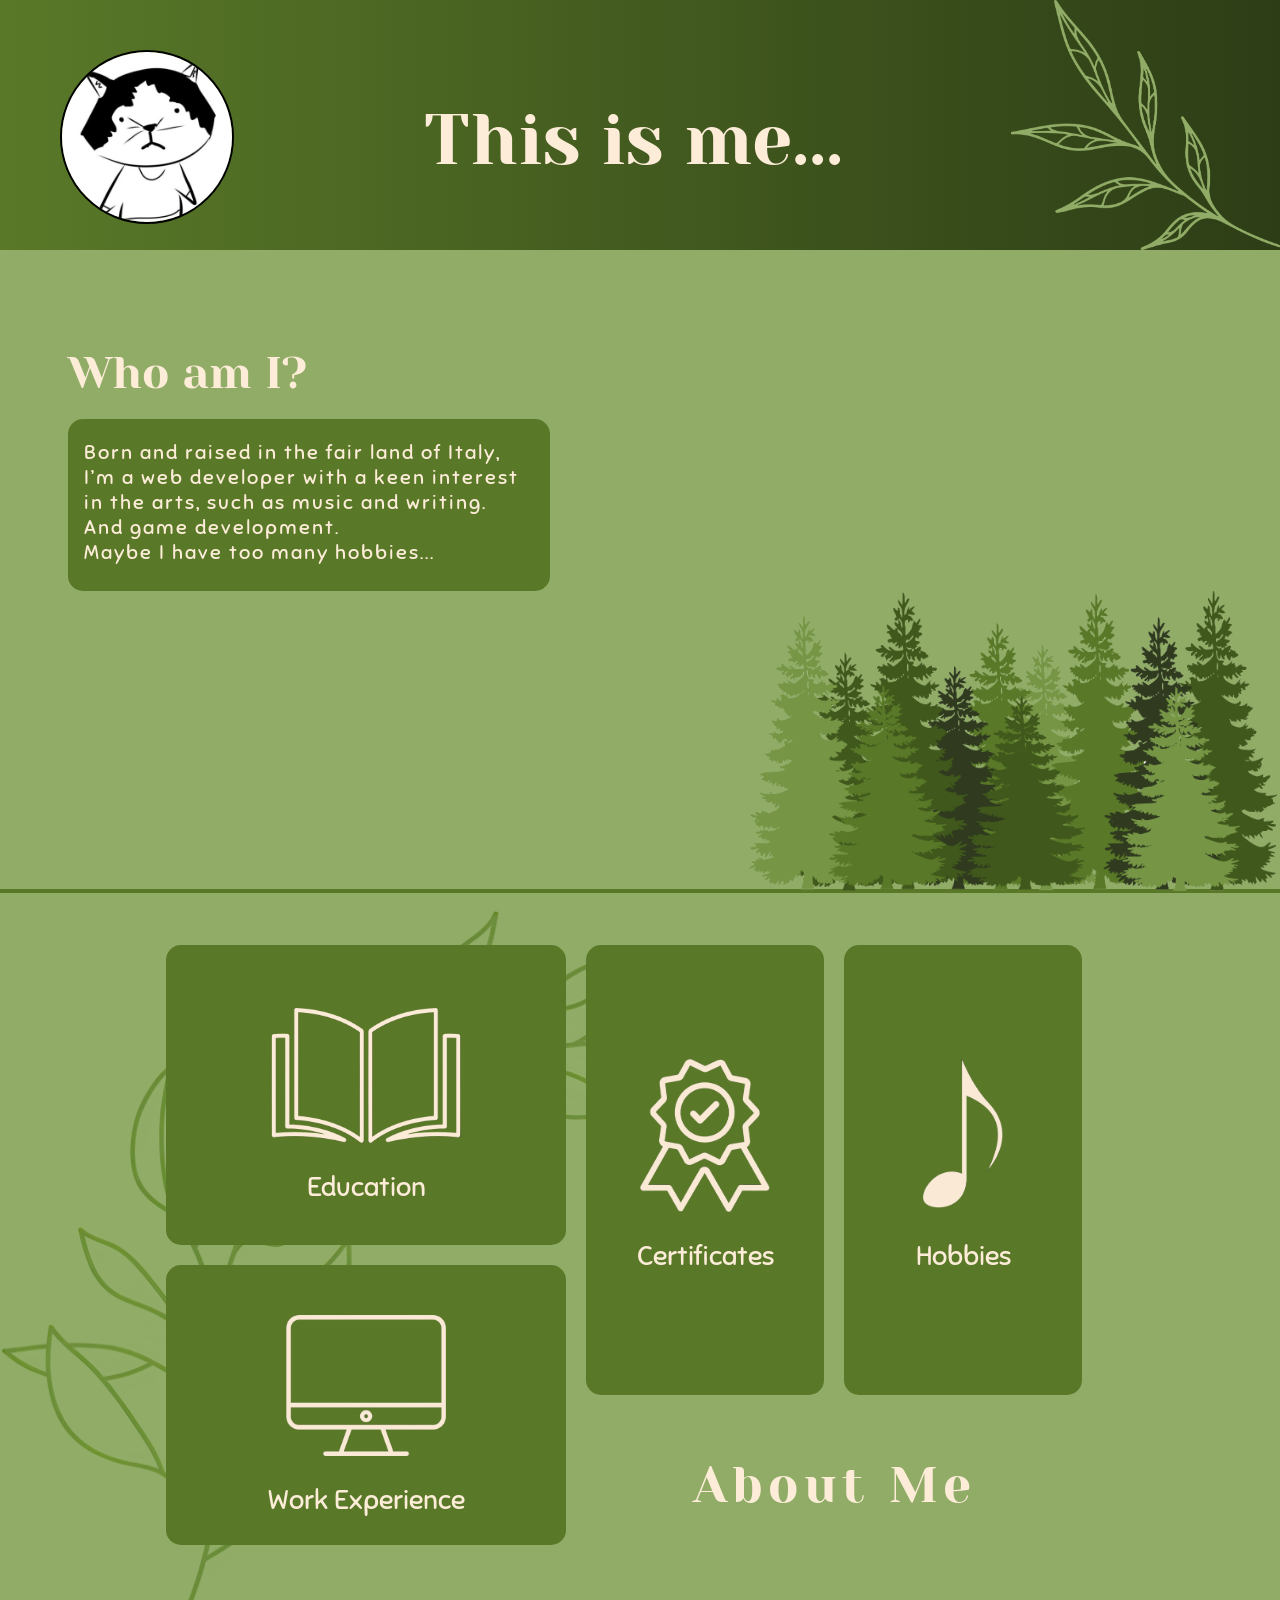
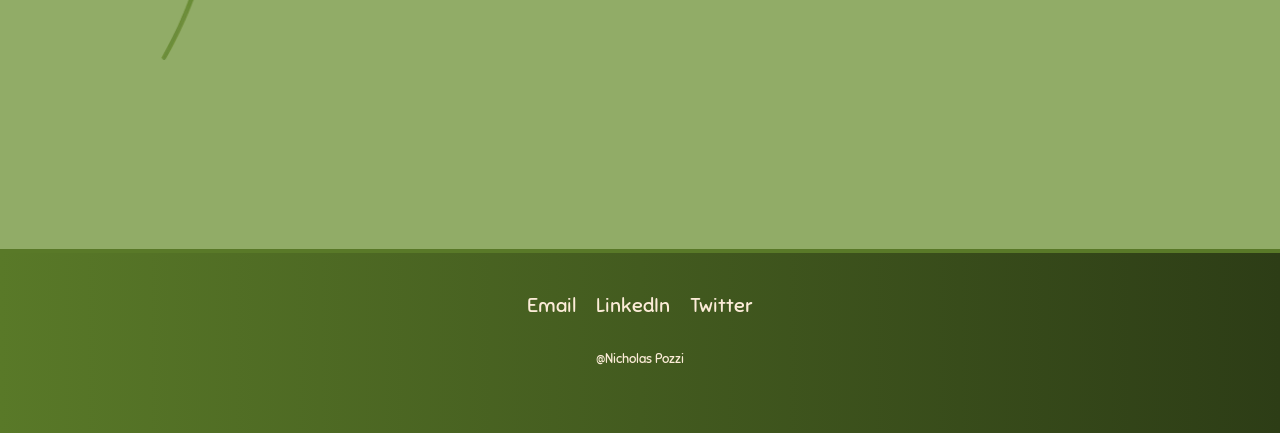
==== index.html @ daf990d1 "Add files via upload" ====
<!DOCTYPE html>
<html lang="en-US">

<head>
    <meta charset="UTF-8">
    <title>My Portfolio</title>
    <link href="./css/style.css" rel="stylesheet" />
</head>

<body>

    <audio autoplay loop>
        <source src="./assets/audio/natan.ogg" type="audio/ogg">
    </audio>

    <!-- Banner -->

    <div class="banner">
        <div>
            <img src="./assets/images/pars.png" class="pars" alt="Pars" />

            <div class="title">
                <h1>This is me...</h1>
            </div>
        </div>
        
        <img src="./assets/images/leaf.png" class="leaf" alt="Leaf" />
    </div>

    <!-- First -->
    <div class="first-container">
        <div class="subtitle">
            <h2 class="presentation-title">Who am I?</h2>
        </div>
        
        <div class="text-container">
            <p class="presentation">
            Born and raised in the fair land of Italy,<br />
            I’m a web developer with a ke<a href="./public/eggroom.html" class="egg-link">e</a>n interest<br />
            in the arts, such as music and writing.<br/>
            And game development.<br/>
            Maybe I have too many hobbies...
            </p>
        </div>

        <div class="trees-container">
            <img src="./assets/images/trees.png" class="trees" alt="Trees" />
        </div>
        
        <hr class="hr-1" />
    </div>

    <!-- Second -->

    <div class="flex-grid-container">
        <div class="grid-container">

            <div class="first green flex-about-left">
                <img src="./assets/images/book.png" alt="book" class="book" />
                <h3>Education</h3>
            </div>

            <div class="second green flex-about-right">
                <img src="./assets/images/certificate.png" alt="certificate" class="certificate" />
                <h3>Certificates</h3>
            </div>

            <div class="third green flex-about-right">
                <img src="./assets/images/note.png" alt="note" class="hobbies" />
                <h3>Hobbies</h3>
            </div>

            <div class="fourth green flex-about-left">
                <img src="./assets/images/pc.png" alt="pc" class="pc" />
                <h3>Work Experience</h3>
            </div>
            
            <div class="fifth">
                <h2 class="about-me">About Me</h2>
            </div>

        </div>
    </div>

    <img src="./assets/images/bg-leaf.webp" alt="background leaf" class="bg-leaf" />

    <hr class="hr-1"/>

    <!-- Footer -->

    <footer class="footer">
        <div class="footer-container">
            <p>Email</p>
            <p>LinkedIn</p>
            <p>Twitter</p>    
        </div>

        <div class="credits-container">
            <p class="credits">@Nicholas Pozzi</p>
        </div>

    </footer>

</body>


</html>
---- css/style.css ----
@font-face {
    font-family: "YesevaOne-Regular";
    src: url(../assets/fonts/YesevaOne-Regular.ttf)
}

@font-face {
    font-family: "Sniglet";
    src: url(../assets/fonts/Sniglet-Regular.ttf);
}

body {
    background-color: #91ac67;
    margin: 0;
}

h1, h2, h3, p {
    color: #fcecd8;
}

h1, h2 {
    font-family: "YesevaOne-Regular";
    font-weight: 100;
}

p {
    font-family: "Sniglet";
    font-size: 20px;
}

h3 {
    font-family: "Sniglet";
    font-size: 27px;
    font-weight: 100;
}

.banner {
    background-image: linear-gradient(to right, #597928, #2d3d16);
    width: 100%;
    height: 200px;
    padding-top: 50px;
}

.pars {
    height: 170px;
    border-radius: 50%;
    border: 2px solid black;
    float:left;
    margin-left: 60px;
    margin-right: 190px;
}

.title {
    font-size: 36px;
    display: inline-block;
}

.leaf {
    height: 250px;
    position: absolute;
    top: 0px;
    right: 0px;
}

.first-container {
    overflow: auto;
}

.subtitle {
    font-size: 30px;
    margin-left: 68px;
    margin-top: 60px;
    display:inline-block;
}

.presentation-title {
    margin-bottom: 20px;
}

.text-container {
    background-color: #597928;
    width: 480px;
    height: 170px;
    border-radius: 15px;
    padding: 1px;
    margin-top: 0px;
    margin-left: 68px;
    text-align: left;
}

.presentation {
    margin-left: 15px;
    font-size: 20px;
    letter-spacing: 2px;
}

.egg-link {
    text-decoration: none;
    color: #fcecd8;
}

.trees-container {
    display: flex;
    justify-content: flex-end;
}
.trees {
    height: 300px;
}

.hr-1 {
    border: 2px solid #597928;
    margin-top: -2px;
    margin-bottom: 0px;
}

.flex-grid-container {
    height: 95vh;
    width: 74%;
    margin-left: 13%;
    margin-top: 4%;
    margin-bottom: 4%;
}

.grid-container {
    height: 100%;
    width: 100%;
    display: grid;
    grid-template-columns: 400px 238px 238px;
    column-gap: 20px;
    grid-template-rows: 300px 130px 130px;
    row-gap: 20px;
}

.green {
    background-color: #597928;
    border-radius: 15px;
}

.second {
    grid-area: 1 / 2 / 3 / 3;
}

.third {
    grid-area: 1 / 3 / 3 / 4;
}

.fourth {
    grid-area: 2 / 1 / 4 / 2;
}

.fifth {
    grid-area: 3 / 2 / 4 / 4;
    text-align: center;
}

.flex-about-left {
    display: flex;
    flex-direction: column;
    justify-content: center;
    align-items: center;
    padding-top: 50px;
}

.book {
    width: 240px;
}

.pc {
    width: 160px;
}

.flex-about-right {
    display: flex;
    flex-direction: column;
    justify-content: center;
    align-items: center;
    padding-top: 20px;
}

.certificate {
    width: 130px;
}

.hobbies {
    width: 80px;
}

.about-me {
    font-size: 50px;
    letter-spacing: 5px;
}

.bg-leaf {
    height: 750px;
    position:absolute;
    top: 910px;
    left: 0px;
    z-index: -1;
}

.footer {
    background-image: linear-gradient(to right, #597928, #2d3d16);
    width: 100%;
    height: 180px;
}

.footer-container {
    display: flex;
    justify-content: center;
    gap: 20px;
    padding-top: 20px;
}

.credits-container {
    display: flex;
    justify-content: center;
}

.credits {
    font-size: 13px;
}
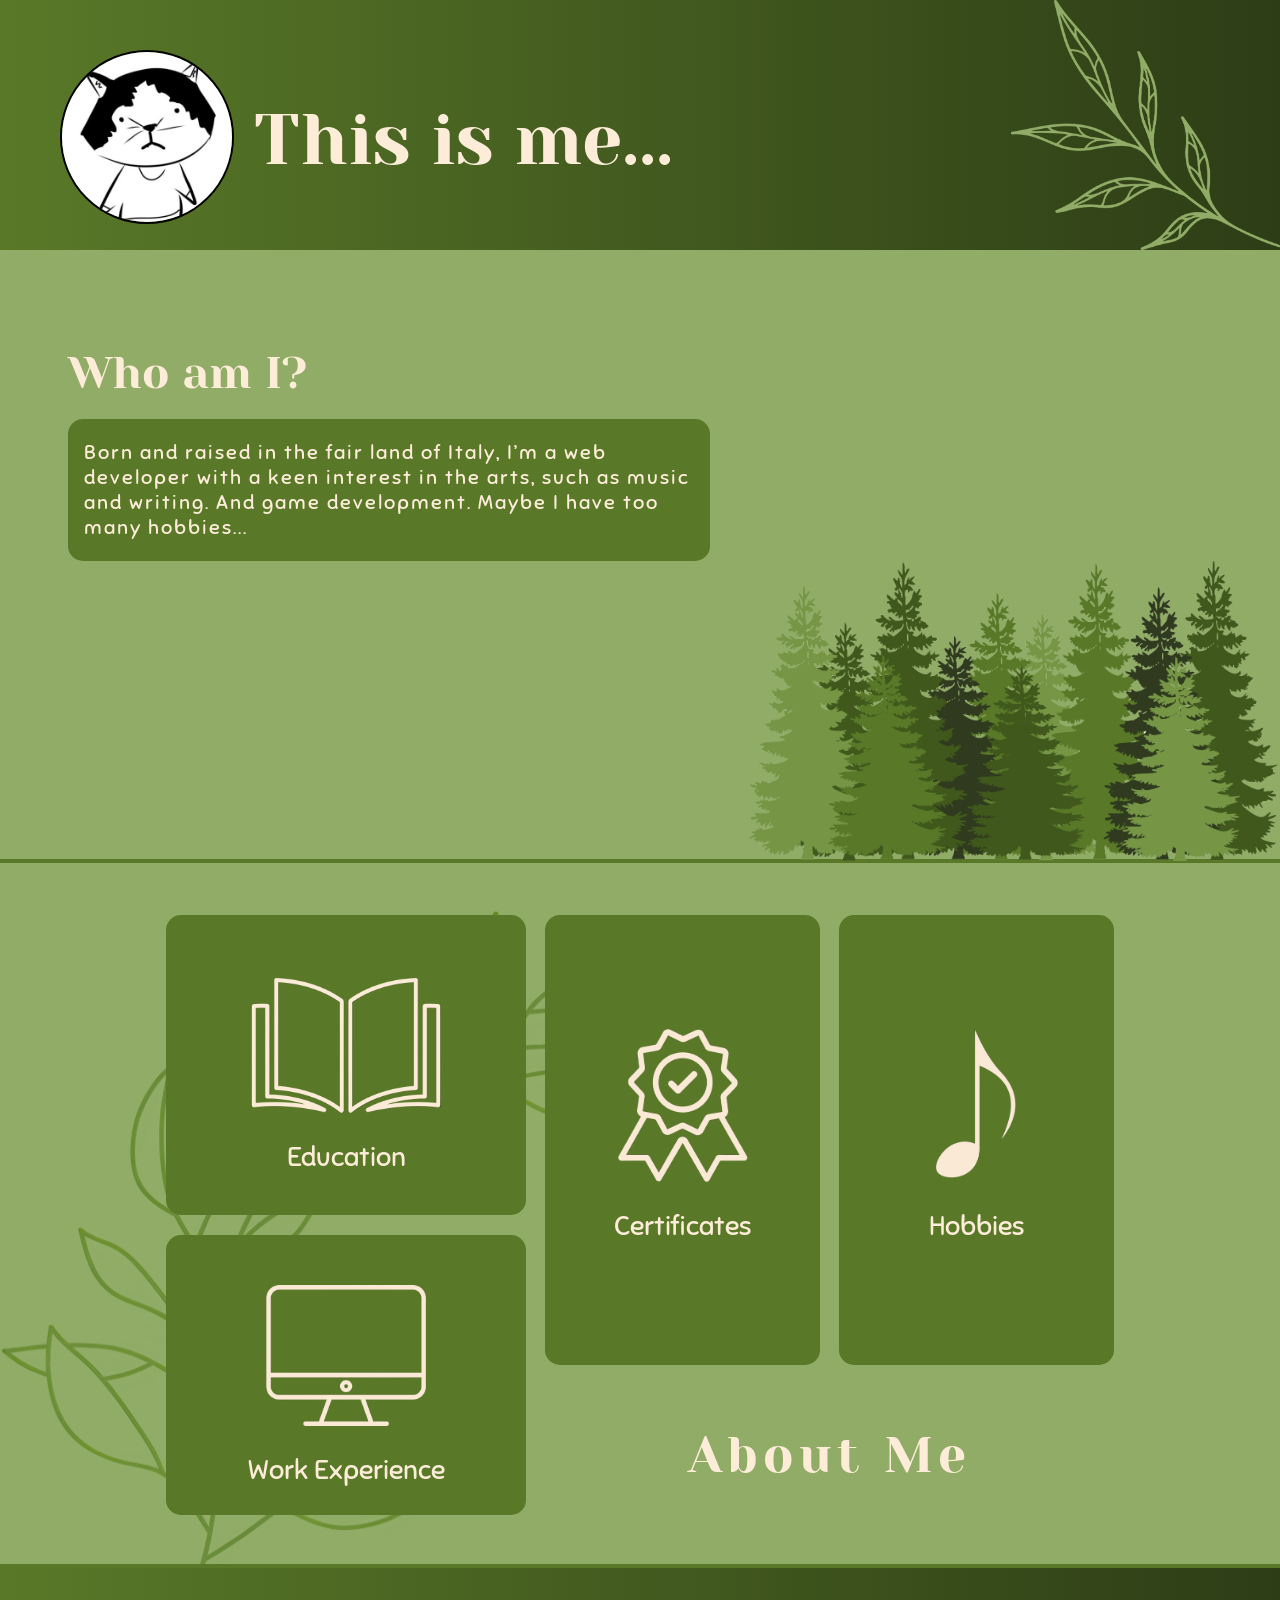
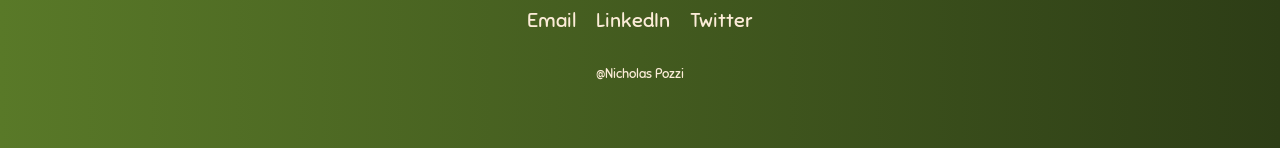
==== commit 68f3f936: "Add files via upload" ====
--- a/index.html
+++ b/index.html
@@ -35,10 +35,10 @@
         
         <div class="text-container">
             <p class="presentation">
-            Born and raised in the fair land of Italy,<br />
-            I’m a web developer with a ke<a href="./public/eggroom.html" class="egg-link">e</a>n interest<br />
-            in the arts, such as music and writing.<br/>
-            And game development.<br/>
+            Born and raised in the fair land of Italy,
+            I’m a web developer with a ke<a href="./public/eggroom.html" class="egg-link">e</a>n interest
+            in the arts, such as music and writing.
+            And game development.
             Maybe I have too many hobbies...
             </p>
         </div>
--- a/css/style.css
+++ b/css/style.css
@@ -46,7 +46,7 @@
     border: 2px solid black;
     float:left;
     margin-left: 60px;
-    margin-right: 190px;
+    margin-right: 20px;
 }
 
 .title {
@@ -59,6 +59,7 @@
     position: absolute;
     top: 0px;
     right: 0px;
+    z-index: 0;
 }
 
 .first-container {
@@ -78,8 +79,8 @@
 
 .text-container {
     background-color: #597928;
-    width: 480px;
-    height: 170px;
+    width: 50%;
+    height: 20%;
     border-radius: 15px;
     padding: 1px;
     margin-top: 0px;
@@ -113,7 +114,7 @@
 }
 
 .flex-grid-container {
-    height: 95vh;
+    height: 600px;
     width: 74%;
     margin-left: 13%;
     margin-top: 4%;
@@ -121,11 +122,9 @@
 }
 
 .grid-container {
-    height: 100%;
-    width: 100%;
     display: grid;
-    grid-template-columns: 400px 238px 238px;
-    column-gap: 20px;
+    grid-template-columns: 38% 29% 29%;
+    column-gap: 2%;
     grid-template-rows: 300px 130px 130px;
     row-gap: 20px;
 }
